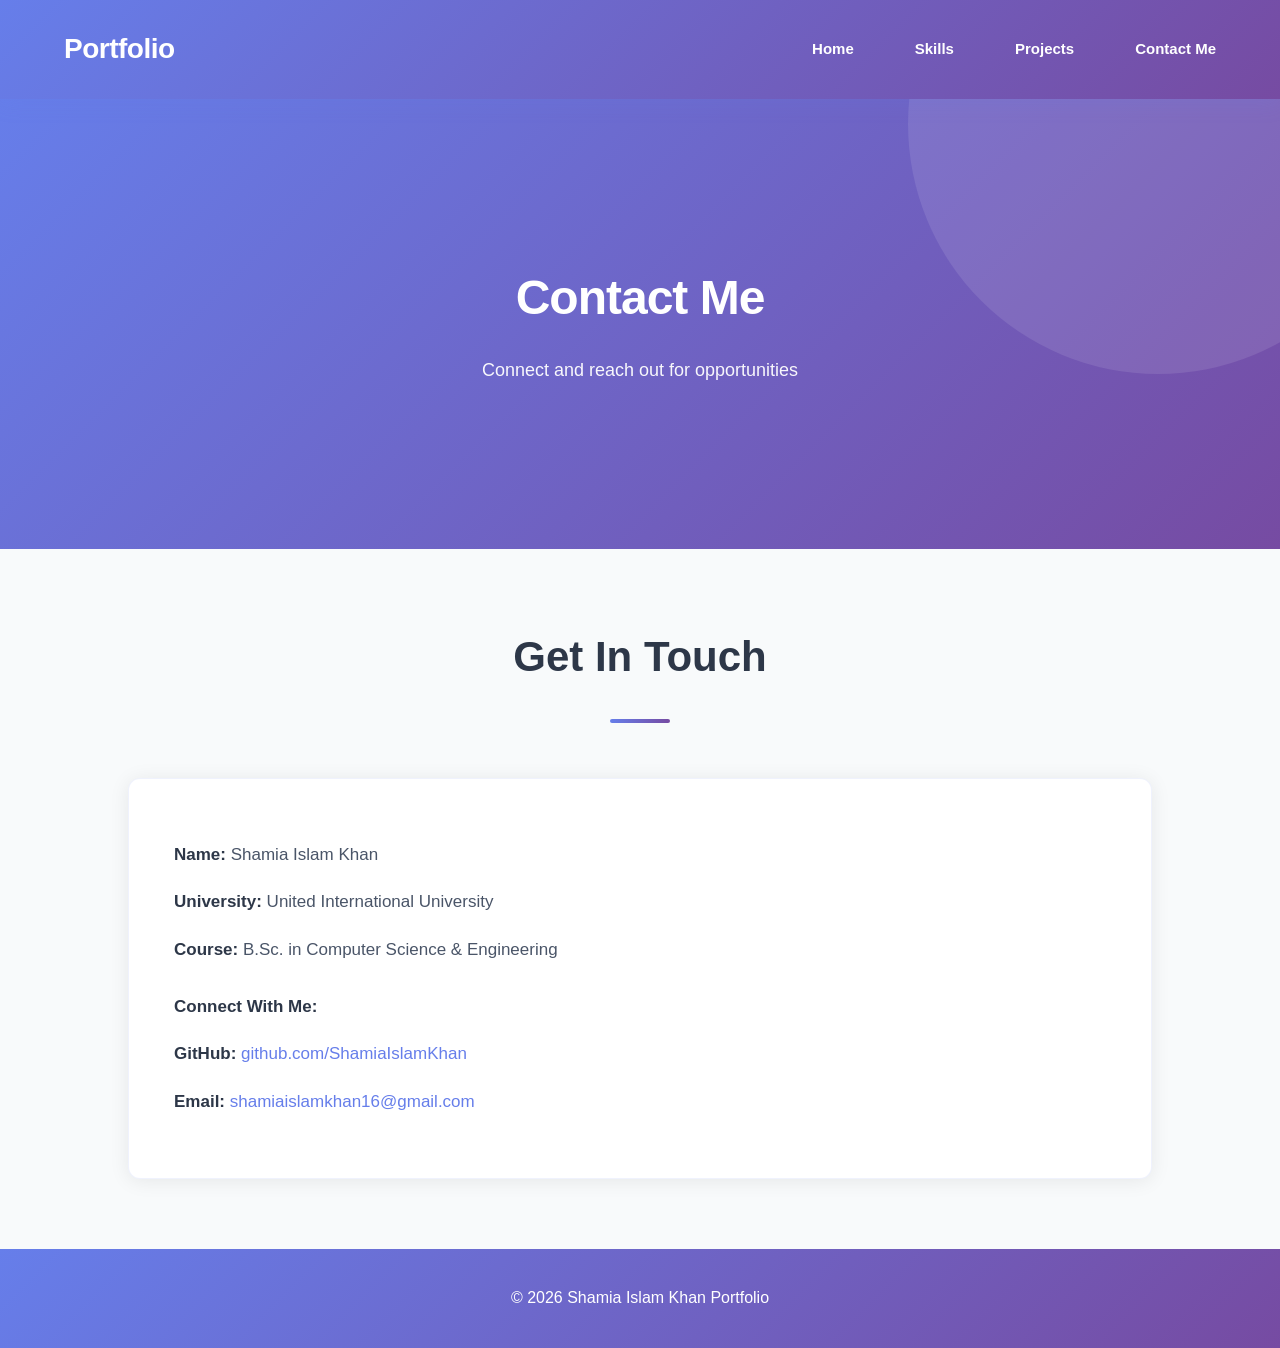
==== contact.html @ b0c45d91 "add portfolio" ====
<!DOCTYPE html>
<html lang="en">
<head>
    <meta charset="UTF-8">
    <meta name="viewport" content="width=device-width, initial-scale=1.0">
    <title>Contact Me | Shamia Islam Khan Portfolio</title>
    <link rel="stylesheet" href="style.css">
</head>
<body>

<header>
    <nav>
        <div class="logo">Portfolio</div>

        <ul>
            <li><a href="index.html">Home</a></li>
            <li><a href="skills.html">Skills</a></li>
            <li><a href="projects.html">Projects</a></li>
            <li><a href="contact.html">Contact Me</a></li>
        </ul>
    </nav>
</header>

<section class="hero" id="contact">
    <div style="position:relative; z-index:1;">
        <h1>Contact Me</h1>
        <p>Connect and reach out for opportunities</p>
    </div>
</section>

<section>
    <h2>Get In Touch</h2>
    <div class="card">
        <p><strong>Name:</strong> Shamia Islam Khan</p>
        <p><strong>University:</strong> United International University</p>
        <p><strong>Course:</strong> B.Sc. in Computer Science & Engineering</p>
        <p style="margin-top:25px;"><strong>Connect With Me:</strong></p>
        <p><strong>GitHub:</strong> <a href="https://github.com/ShamiaIslamKhan" target="_blank">github.com/ShamiaIslamKhan</a></p>
        <p><strong>Email:</strong> <a href="mailto:your_email@example.com">shamiaislamkhan16@gmail.com</a></p>
    </div>
</section>

<footer>
    <p>© 2026 Shamia Islam Khan Portfolio</p>
</footer>

<script src="script.js"></script>
</body>
</html>
---- style.css ----
﻿*{
    margin:0;
    padding:0;
    box-sizing:border-box;
}

body{
    background:#f8fafb;
    color:#2d3748;
    line-height:1.8;
    font-family:'Segoe UI', Tahoma, Geneva, Verdana, sans-serif;
}

header{
    background:linear-gradient(135deg, #667eea 0%, #764ba2 100%);
    position:sticky;
    top:0;
    z-index:1000;
    box-shadow:0 4px 20px rgba(102, 126, 234, 0.15);
    transition:all 0.3s ease;
}

nav{
    width:90%;
    margin:auto;
    display:flex;
    justify-content:space-between;
    align-items:center;
    padding:18px 0;
}

.logo{
    color:white;
    font-size:28px;
    font-weight:700;
    letter-spacing:-0.5px;
}

nav ul{
    list-style:none;
    display:flex;
    gap:40px;
}

nav ul li{
    position:relative;
}

nav ul li a{
    color:white;
    text-decoration:none;
    font-weight:600;
    font-size:15px;
    transition:all 0.3s ease;
    position:relative;
}

nav ul li a::after{
    content:'';
    position:absolute;
    bottom:-5px;
    left:0;
    width:0;
    height:2px;
    background:white;
    transition:width 0.3s ease;
}

nav ul li a:hover::after{
    width:100%;
}

.hero{
    min-height:50vh;
    background:linear-gradient(135deg, #667eea 0%, #764ba2 100%);
    color:white;
    display:flex;
    flex-direction:column;
    justify-content:center;
    align-items:center;
    text-align:center;
    position:relative;
    overflow:hidden;
    padding:60px 20px;
}

.hero::before{
    content:'';
    position:absolute;
    top:-50%;
    right:-10%;
    width:500px;
    height:500px;
    background:rgba(255,255,255,0.1);
    border-radius:50%;
}

.hero img{
    width:160px;
    height:160px;
    border-radius:50%;
    border:6px solid white;
    margin-bottom:25px;
    box-shadow:0 20px 50px rgba(0,0,0,0.3);
    transition:transform 0.3s ease;
    position:relative;
    z-index:1;
}

.hero img:hover{
    transform:scale(1.05);
}

.hero h1{
    font-size:48px;
    font-weight:700;
    margin-bottom:12px;
    position:relative;
    z-index:1;
    letter-spacing:-1px;
}

.hero p{
    font-size:18px;
    margin:6px 0;
    position:relative;
    z-index:1;
    opacity:0.95;
    font-weight:300;
}

.btn{
    display:inline-block;
    background:white;
    color:#667eea;
    padding:14px 35px;
    margin:15px;
    text-decoration:none;
    border-radius:8px;
    font-weight:600;
    font-size:15px;
    transition:all 0.3s ease;
    box-shadow:0 4px 15px rgba(102, 126, 234, 0.3);
    cursor:pointer;
}

.btn:hover{
    transform:translateY(-2px);
    box-shadow:0 8px 25px rgba(102, 126, 234, 0.4);
    background:rgba(255,255,255,0.95);
}

.btn:active{
    transform:translateY(0);
}

section{
    padding:70px 10%;
}

h2{
    text-align:center;
    margin-bottom:55px;
    color:#2d3748;
    font-size:42px;
    font-weight:700;
    position:relative;
}

h2::after{
    content:'';
    display:block;
    width:60px;
    height:4px;
    background:linear-gradient(90deg, #667eea, #764ba2);
    margin:25px auto 0;
    border-radius:2px;
}

.card{
    background:white;
    padding:45px;
    border-radius:12px;
    box-shadow:0 2px 20px rgba(0,0,0,0.08);
    transition:all 0.3s ease;
    border:1px solid rgba(102, 126, 234, 0.1);
}

.card:hover{
    transform:translateY(-5px);
    box-shadow:0 10px 40px rgba(102, 126, 234, 0.15);
}

.card p{
    font-size:17px;
    margin:15px 0;
    color:#4a5568;
    line-height:1.9;
}

.skills-list{
    display:flex;
    justify-content:center;
    flex-wrap:wrap;
    gap:20px;
}

.skill{
    background:linear-gradient(135deg, #667eea 0%, #764ba2 100%);
    color:white;
    padding:16px 32px;
    border-radius:25px;
    font-weight:600;
    font-size:16px;
    transition:all 0.3s ease;
    box-shadow:0 4px 15px rgba(102, 126, 234, 0.3);
    cursor:default;
}

.skill:hover{
    transform:translateY(-3px);
    box-shadow:0 8px 25px rgba(102, 126, 234, 0.4);
}

table{
    width:100%;
    border-collapse:collapse;
    margin-top:20px;
}

table thead{
    background:linear-gradient(135deg, #667eea 0%, #764ba2 100%);
}

table th{
    color:white;
    padding:18px;
    text-align:left;
    font-weight:600;
    font-size:16px;
}

table td{
    padding:18px;
    border-bottom:1px solid #e2e8f0;
    color:#4a5568;
    font-size:16px;
}

table tbody tr{
    transition:background 0.2s ease;
}

table tbody tr:hover{
    background:#f7fafc;
}

table tbody tr:last-child td{
    border-bottom:none;
}

footer{
    background:linear-gradient(135deg, #667eea 0%, #764ba2 100%);
    color:white;
    text-align:center;
    padding:35px;
    font-weight:500;
    font-size:16px;
}

h3{
    color:#2d3748;
    margin:35px 0 20px;
    font-size:28px;
    font-weight:700;
}

ul{
    list-style:none;
}

ul li{
    padding:16px 0;
    color:#4a5568;
    transition:color 0.2s ease;
    border-left:3px solid transparent;
    padding-left:18px;
    margin-left:0;
    font-size:17px;
}

ul li:hover{
    color:#667eea;
    border-left-color:#667eea;
}

a{
    color:#667eea;
    text-decoration:none;
    transition:all 0.3s ease;
}

a:hover{
    color:#764ba2;
    text-decoration:underline;
}

p strong{
    color:#2d3748;
    font-weight:700;
}

@media(max-width:768px){
    nav{
        flex-direction:column;
        gap:20px;
    }

    nav ul{
        flex-wrap:wrap;
        justify-content:center;
        gap:15px;
    }

    .hero{
        min-height:auto;
        padding:50px 20px;
    }

    .hero h1{
        font-size:36px;
    }

    .hero p{
        font-size:16px;
    }

    .hero img{
        width:140px;
        height:140px;
        margin-bottom:20px;
    }

    section{
        padding:60px 5%;
    }

    h2{
        font-size:32px;
        margin-bottom:40px;
    }

    .card{
        padding:30px;
    }

    .card p{
        font-size:16px;
    }

    .btn{
        padding:12px 25px;
        margin:10px 5px;
        font-size:14px;
    }

    .skills-list{
        gap:12px;
    }

    .skill{
        padding:12px 20px;
        font-size:14px;
    }

    table th, table td{
        padding:14px;
        font-size:14px;
    }

    h3{
        font-size:22px;
        margin:25px 0 15px;
    }

    ul li{
        padding:12px 0;
        padding-left:15px;
        font-size:15px;
    }
}
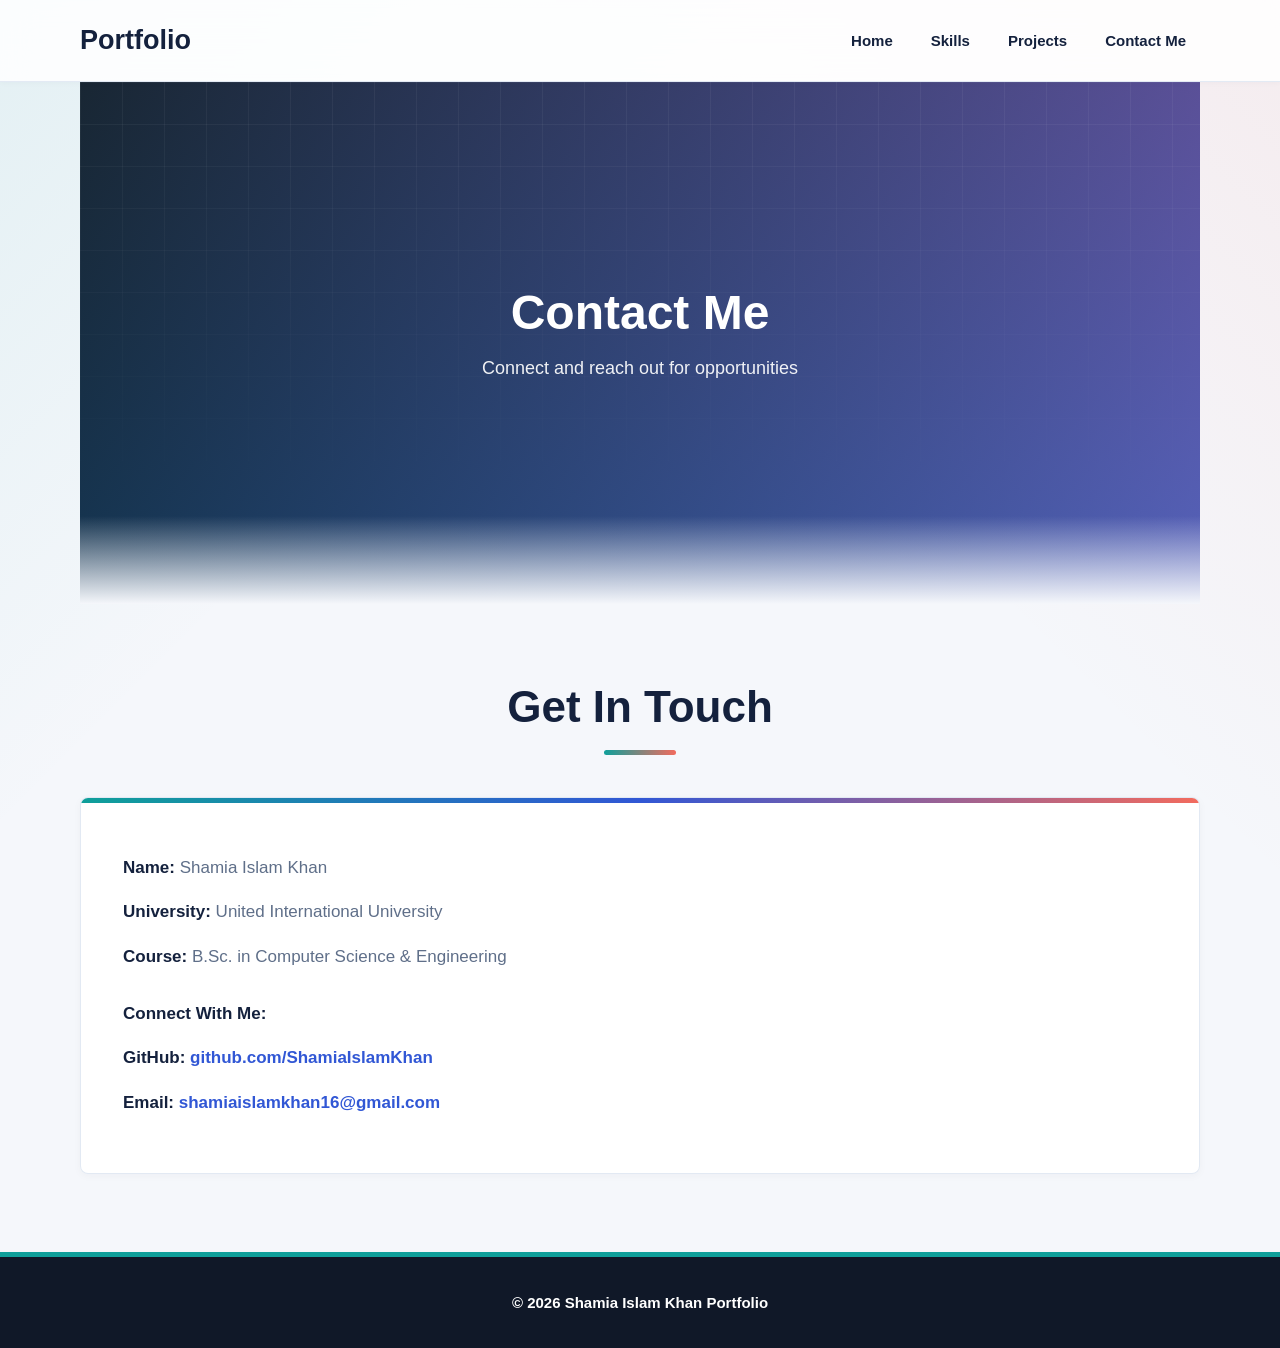
==== commit 181943d8: "add new files" ====
--- a/contact.html
+++ b/contact.html
@@ -41,7 +41,7 @@
 </section>
 
 <footer>
-    <p>© 2026 Shamia Islam Khan Portfolio</p>
+    <p>&copy; 2026 Shamia Islam Khan Portfolio</p>
 </footer>
 
 <script src="script.js"></script>
--- a/style.css
+++ b/style.css
@@ -4,42 +4,63 @@
     box-sizing:border-box;
 }
 
+:root{
+    --ink:#14213d;
+    --muted:#5f6f89;
+    --paper:#ffffff;
+    --soft:#f5f7fb;
+    --line:#dfe7f2;
+    --teal:#0f9f9a;
+    --coral:#f26b5e;
+    --blue:#3157d5;
+    --navy:#101828;
+    --shadow:0 2px 8px rgba(20,33,61,0.035);
+}
+
+html{
+    scroll-behavior:smooth;
+}
+
 body{
-    background:#f8fafb;
-    color:#2d3748;
+    background:
+        linear-gradient(135deg, rgba(15,159,154,0.08), transparent 32%),
+        linear-gradient(225deg, rgba(242,107,94,0.08), transparent 34%),
+        var(--soft);
+    color:var(--ink);
     line-height:1.8;
     font-family:'Segoe UI', Tahoma, Geneva, Verdana, sans-serif;
 }
 
 header{
-    background:linear-gradient(135deg, #667eea 0%, #764ba2 100%);
+    background:rgba(255,255,255,0.86);
     position:sticky;
     top:0;
     z-index:1000;
-    box-shadow:0 4px 20px rgba(102, 126, 234, 0.15);
-    transition:all 0.3s ease;
+    box-shadow:0 1px 6px rgba(20,33,61,0.03);
+    backdrop-filter:blur(16px);
+    border-bottom:1px solid rgba(223,231,242,0.85);
 }
 
 nav{
-    width:90%;
+    width:min(1120px, 90%);
     margin:auto;
     display:flex;
     justify-content:space-between;
     align-items:center;
-    padding:18px 0;
+    padding:16px 0;
 }
 
 .logo{
-    color:white;
-    font-size:28px;
-    font-weight:700;
-    letter-spacing:-0.5px;
+    color:var(--ink);
+    font-size:27px;
+    font-weight:800;
+    letter-spacing:0;
 }
 
 nav ul{
     list-style:none;
     display:flex;
-    gap:40px;
+    gap:10px;
 }
 
 nav ul li{
@@ -47,32 +68,27 @@
 }
 
 nav ul li a{
-    color:white;
+    color:var(--ink);
     text-decoration:none;
-    font-weight:600;
+    font-weight:700;
     font-size:15px;
-    transition:all 0.3s ease;
-    position:relative;
-}
-
-nav ul li a::after{
-    content:'';
-    position:absolute;
-    bottom:-5px;
-    left:0;
-    width:0;
-    height:2px;
-    background:white;
-    transition:width 0.3s ease;
-}
-
-nav ul li a:hover::after{
-    width:100%;
+    transition:all 0.25s ease;
+    position:relative;
+    display:inline-flex;
+    align-items:center;
+    min-height:40px;
+    padding:8px 14px;
+    border-radius:8px;
+}
+
+nav ul li a:hover{
+    color:var(--blue);
+    background:#eef4ff;
+    text-decoration:none;
 }
 
 .hero{
-    min-height:50vh;
-    background:linear-gradient(135deg, #667eea 0%, #764ba2 100%);
+    min-height:58vh;
     color:white;
     display:flex;
     flex-direction:column;
@@ -81,73 +97,98 @@
     text-align:center;
     position:relative;
     overflow:hidden;
-    padding:60px 20px;
+    padding:78px 20px 86px;
+    background:
+        linear-gradient(120deg, rgba(16,24,40,0.88), rgba(49,87,213,0.72)),
+        linear-gradient(45deg, var(--teal), var(--coral));
 }
 
 .hero::before{
     content:'';
     position:absolute;
-    top:-50%;
-    right:-10%;
-    width:500px;
-    height:500px;
-    background:rgba(255,255,255,0.1);
+    inset:0;
+    background-image:
+        linear-gradient(rgba(255,255,255,0.08) 1px, transparent 1px),
+        linear-gradient(90deg, rgba(255,255,255,0.08) 1px, transparent 1px);
+    background-size:42px 42px;
+    mask-image:linear-gradient(to bottom, rgba(0,0,0,0.65), transparent 82%);
+}
+
+.hero::after{
+    content:'';
+    position:absolute;
+    inset:auto 0 0;
+    height:88px;
+    background:linear-gradient(to bottom, transparent, var(--soft));
+}
+
+.hero img{
+    width:168px;
+    height:168px;
     border-radius:50%;
-}
-
-.hero img{
-    width:160px;
-    height:160px;
-    border-radius:50%;
-    border:6px solid white;
-    margin-bottom:25px;
-    box-shadow:0 20px 50px rgba(0,0,0,0.3);
-    transition:transform 0.3s ease;
+    border:6px solid rgba(255,255,255,0.92);
+    margin-bottom:24px;
+    box-shadow:0 4px 10px rgba(0,0,0,0.1);
+    transition:transform 0.3s ease, box-shadow 0.3s ease;
     position:relative;
     z-index:1;
+    object-fit:cover;
 }
 
 .hero img:hover{
-    transform:scale(1.05);
+    transform:translateY(-4px) scale(1.03);
+    box-shadow:0 6px 14px rgba(0,0,0,0.11);
 }
 
 .hero h1{
-    font-size:48px;
-    font-weight:700;
-    margin-bottom:12px;
+    font-size:clamp(30px, 4.6vw, 48px);
+    line-height:1.05;
+    font-weight:800;
+    margin-bottom:14px;
     position:relative;
     z-index:1;
-    letter-spacing:-1px;
+    letter-spacing:0;
 }
 
 .hero p{
     font-size:18px;
-    margin:6px 0;
+    margin:5px 0;
     position:relative;
     z-index:1;
-    opacity:0.95;
-    font-weight:300;
+    opacity:0.92;
+    font-weight:500;
+}
+
+.hero div{
+    position:relative;
+    z-index:1;
 }
 
 .btn{
-    display:inline-block;
-    background:white;
-    color:#667eea;
-    padding:14px 35px;
-    margin:15px;
+    display:inline-flex;
+    align-items:center;
+    justify-content:center;
+    min-height:48px;
+    background:var(--paper);
+    color:var(--blue);
+    padding:12px 28px;
+    margin:22px 8px 0;
     text-decoration:none;
     border-radius:8px;
-    font-weight:600;
+    font-weight:800;
     font-size:15px;
-    transition:all 0.3s ease;
-    box-shadow:0 4px 15px rgba(102, 126, 234, 0.3);
+    transition:all 0.25s ease;
+    box-shadow:0 1px 3px rgba(16,24,40,0.035);
     cursor:pointer;
+    border:1px solid rgba(255,255,255,0.7);
 }
 
 .btn:hover{
-    transform:translateY(-2px);
-    box-shadow:0 8px 25px rgba(102, 126, 234, 0.4);
-    background:rgba(255,255,255,0.95);
+    transform:translateY(-3px);
+    box-shadow:0 2px 5px rgba(16,24,40,0.045);
+    color:var(--teal);
+    background:#ffffff;
+    text-decoration:none;
 }
 
 .btn:active{
@@ -155,46 +196,64 @@
 }
 
 section{
-    padding:70px 10%;
+    width:min(1120px, 90%);
+    margin:auto;
+    padding:78px 0;
+}
+
+section:nth-of-type(even){
+    position:relative;
 }
 
 h2{
     text-align:center;
-    margin-bottom:55px;
-    color:#2d3748;
-    font-size:42px;
-    font-weight:700;
+    margin-bottom:42px;
+    color:var(--ink);
+    font-size:clamp(30px, 5vw, 44px);
+    line-height:1.15;
+    font-weight:800;
     position:relative;
 }
 
 h2::after{
     content:'';
     display:block;
-    width:60px;
-    height:4px;
-    background:linear-gradient(90deg, #667eea, #764ba2);
-    margin:25px auto 0;
-    border-radius:2px;
+    width:72px;
+    height:5px;
+    background:linear-gradient(90deg, var(--teal), var(--coral));
+    margin:18px auto 0;
+    border-radius:999px;
 }
 
 .card{
-    background:white;
-    padding:45px;
-    border-radius:12px;
-    box-shadow:0 2px 20px rgba(0,0,0,0.08);
-    transition:all 0.3s ease;
-    border:1px solid rgba(102, 126, 234, 0.1);
+    background:rgba(255,255,255,0.92);
+    padding:42px;
+    border-radius:8px;
+    box-shadow:var(--shadow);
+    transition:transform 0.25s ease, box-shadow 0.25s ease, border-color 0.25s ease;
+    border:1px solid rgba(223,231,242,0.9);
+    position:relative;
+    overflow:hidden;
+}
+
+.card::before{
+    content:'';
+    position:absolute;
+    inset:0 0 auto;
+    height:5px;
+    background:linear-gradient(90deg, var(--teal), var(--blue), var(--coral));
 }
 
 .card:hover{
     transform:translateY(-5px);
-    box-shadow:0 10px 40px rgba(102, 126, 234, 0.15);
+    box-shadow:0 3px 10px rgba(20,33,61,0.04);
+    border-color:rgba(49,87,213,0.22);
 }
 
 .card p{
     font-size:17px;
-    margin:15px 0;
-    color:#4a5568;
+    margin:12px 0;
+    color:var(--muted);
     line-height:1.9;
 }
 
@@ -202,133 +261,145 @@
     display:flex;
     justify-content:center;
     flex-wrap:wrap;
-    gap:20px;
+    gap:14px;
 }
 
 .skill{
-    background:linear-gradient(135deg, #667eea 0%, #764ba2 100%);
-    color:white;
-    padding:16px 32px;
-    border-radius:25px;
-    font-weight:600;
+    background:#ffffff;
+    color:var(--ink);
+    padding:14px 22px;
+    border-radius:8px;
+    font-weight:800;
     font-size:16px;
-    transition:all 0.3s ease;
-    box-shadow:0 4px 15px rgba(102, 126, 234, 0.3);
+    transition:all 0.25s ease;
+    box-shadow:0 1px 5px rgba(20,33,61,0.03);
     cursor:default;
+    border:1px solid var(--line);
 }
 
 .skill:hover{
     transform:translateY(-3px);
-    box-shadow:0 8px 25px rgba(102, 126, 234, 0.4);
+    color:var(--blue);
+    border-color:rgba(49,87,213,0.28);
+    box-shadow:0 2px 7px rgba(20,33,61,0.035);
 }
 
 table{
     width:100%;
-    border-collapse:collapse;
-    margin-top:20px;
-}
-
-table thead{
-    background:linear-gradient(135deg, #667eea 0%, #764ba2 100%);
+    border-collapse:separate;
+    border-spacing:0;
+    margin-top:10px;
+    overflow:hidden;
+    border-radius:8px;
+    border:1px solid var(--line);
 }
 
 table th{
     color:white;
+    background:var(--navy);
     padding:18px;
     text-align:left;
-    font-weight:600;
+    font-weight:800;
     font-size:16px;
 }
 
 table td{
     padding:18px;
-    border-bottom:1px solid #e2e8f0;
-    color:#4a5568;
+    border-bottom:1px solid var(--line);
+    color:var(--muted);
     font-size:16px;
-}
-
-table tbody tr{
+    background:white;
+}
+
+table tr{
     transition:background 0.2s ease;
 }
 
-table tbody tr:hover{
-    background:#f7fafc;
-}
-
-table tbody tr:last-child td{
+table tr:hover td{
+    background:#f8fbff;
+}
+
+table tr:last-child td{
     border-bottom:none;
 }
 
 footer{
-    background:linear-gradient(135deg, #667eea 0%, #764ba2 100%);
+    background:var(--navy);
     color:white;
     text-align:center;
-    padding:35px;
-    font-weight:500;
-    font-size:16px;
+    padding:32px 20px;
+    font-weight:600;
+    font-size:15px;
+    border-top:5px solid var(--teal);
 }
 
 h3{
-    color:#2d3748;
-    margin:35px 0 20px;
+    color:var(--ink);
+    margin:24px 0 14px;
     font-size:28px;
-    font-weight:700;
-}
-
-ul{
+    line-height:1.25;
+    font-weight:800;
+}
+
+section ul{
     list-style:none;
 }
 
-ul li{
-    padding:16px 0;
-    color:#4a5568;
-    transition:color 0.2s ease;
-    border-left:3px solid transparent;
-    padding-left:18px;
+section ul li{
+    padding:13px 0 13px 18px;
+    color:var(--muted);
+    transition:all 0.2s ease;
+    border-left:3px solid var(--line);
     margin-left:0;
     font-size:17px;
 }
 
-ul li:hover{
-    color:#667eea;
-    border-left-color:#667eea;
+section ul li:hover{
+    color:var(--blue);
+    border-left-color:var(--coral);
+    background:linear-gradient(90deg, rgba(242,107,94,0.08), transparent);
 }
 
 a{
-    color:#667eea;
+    color:var(--blue);
     text-decoration:none;
-    transition:all 0.3s ease;
+    transition:all 0.25s ease;
+    font-weight:700;
 }
 
 a:hover{
-    color:#764ba2;
+    color:var(--teal);
     text-decoration:underline;
 }
 
 p strong{
-    color:#2d3748;
-    font-weight:700;
+    color:var(--ink);
+    font-weight:800;
 }
 
 @media(max-width:768px){
     nav{
         flex-direction:column;
-        gap:20px;
+        gap:14px;
+        width:min(94%, 1120px);
+        padding:14px 0;
     }
 
     nav ul{
         flex-wrap:wrap;
         justify-content:center;
-        gap:15px;
+        gap:8px;
+    }
+
+    nav ul li a{
+        min-height:36px;
+        padding:7px 10px;
+        font-size:14px;
     }
 
     .hero{
         min-height:auto;
-        padding:50px 20px;
-    }
-
-    .hero h1{
-        font-size:36px;
+        padding:56px 18px 72px;
     }
 
     .hero p{
@@ -336,22 +407,22 @@
     }
 
     .hero img{
-        width:140px;
-        height:140px;
-        margin-bottom:20px;
+        width:138px;
+        height:138px;
+        margin-bottom:18px;
     }
 
     section{
-        padding:60px 5%;
+        width:90%;
+        padding:58px 0;
     }
 
     h2{
-        font-size:32px;
-        margin-bottom:40px;
+        margin-bottom:32px;
     }
 
     .card{
-        padding:30px;
+        padding:30px 22px;
     }
 
     .card p{
@@ -359,33 +430,41 @@
     }
 
     .btn{
-        padding:12px 25px;
-        margin:10px 5px;
+        width:100%;
+        max-width:260px;
+        padding:12px 18px;
+        margin:14px 5px 0;
         font-size:14px;
     }
 
     .skills-list{
-        gap:12px;
+        gap:10px;
     }
 
     .skill{
-        padding:12px 20px;
+        padding:12px 16px;
         font-size:14px;
     }
 
-    table th, table td{
+    table{
+        display:block;
+        overflow-x:auto;
+        white-space:nowrap;
+    }
+
+    table th,
+    table td{
         padding:14px;
         font-size:14px;
     }
 
     h3{
         font-size:22px;
-        margin:25px 0 15px;
-    }
-
-    ul li{
-        padding:12px 0;
-        padding-left:15px;
+        margin:20px 0 12px;
+    }
+
+    section ul li{
+        padding:11px 0 11px 14px;
         font-size:15px;
     }
 }
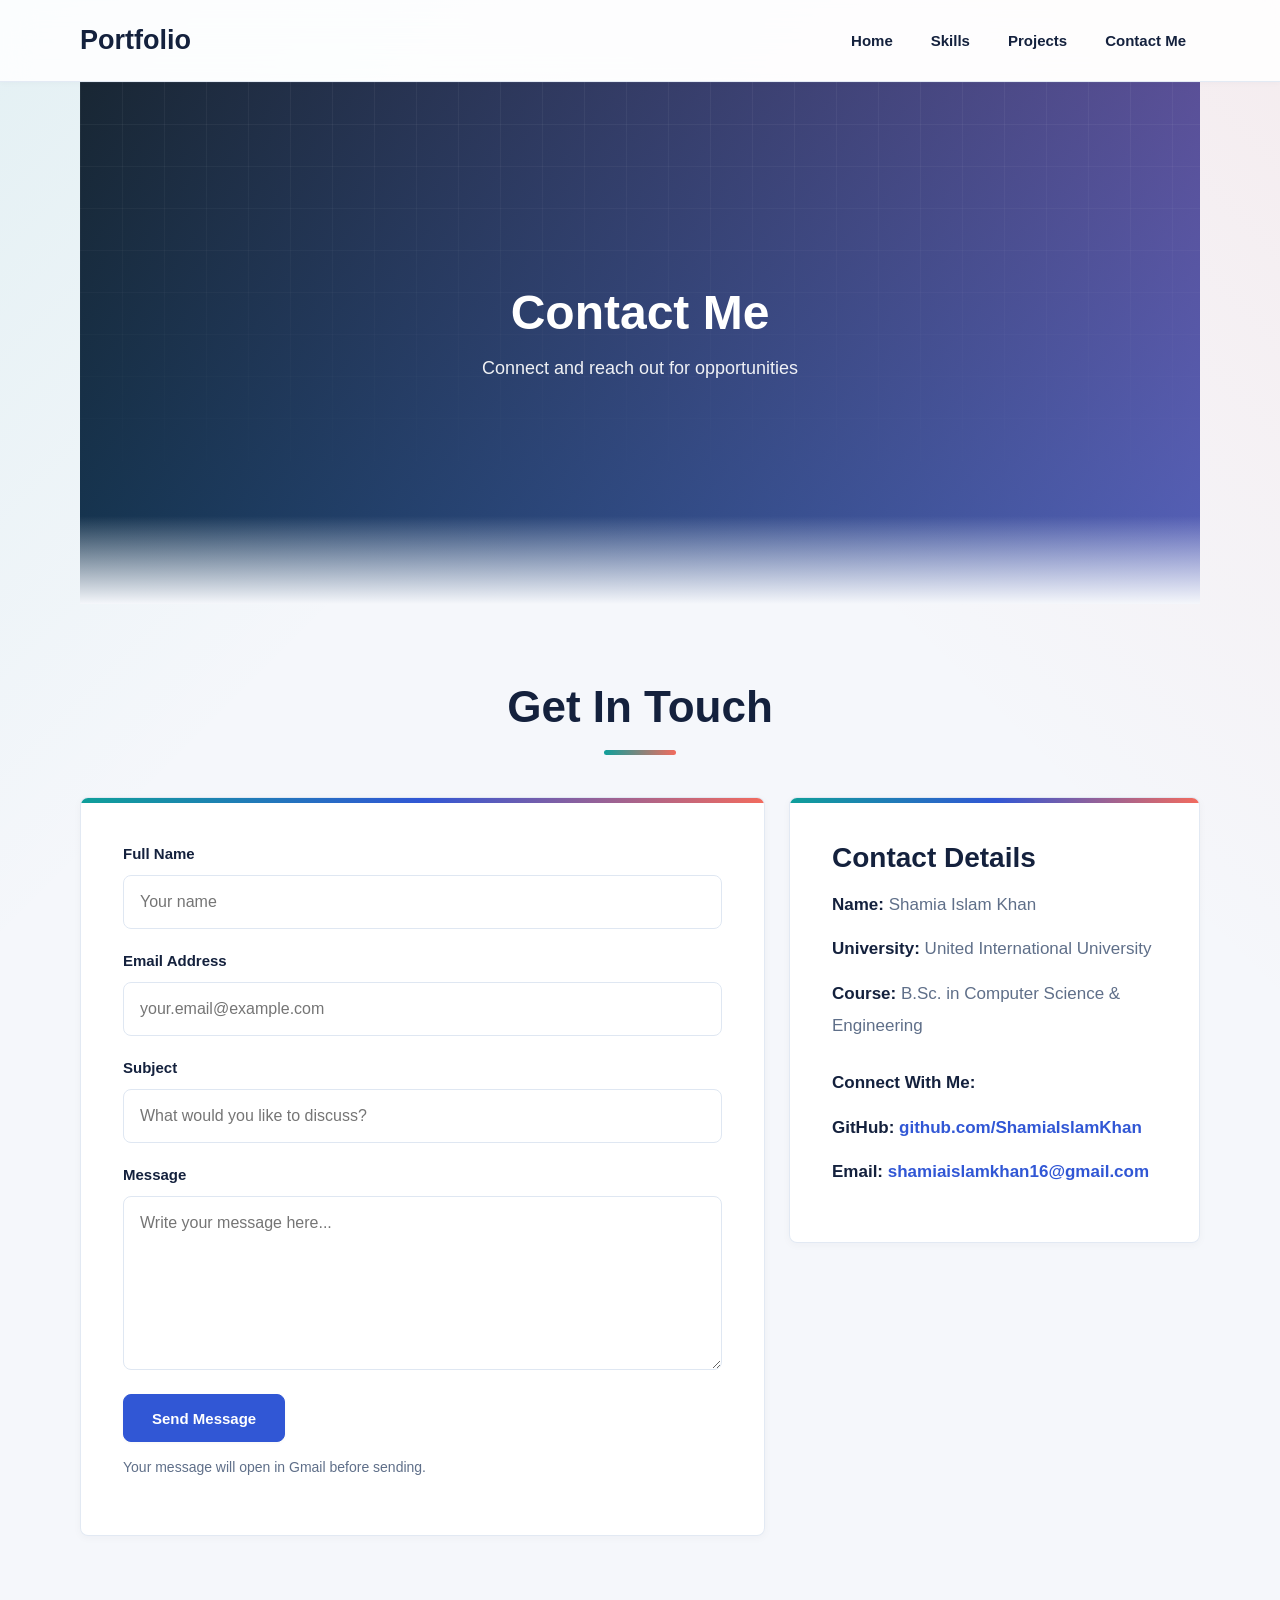
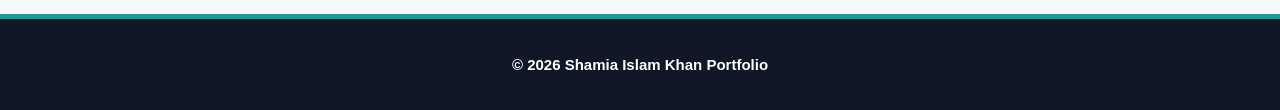
==== commit 4db1548d: "added changes" ====
--- a/contact.html
+++ b/contact.html
@@ -30,13 +30,33 @@
 
 <section>
     <h2>Get In Touch</h2>
-    <div class="card">
-        <p><strong>Name:</strong> Shamia Islam Khan</p>
-        <p><strong>University:</strong> United International University</p>
-        <p><strong>Course:</strong> B.Sc. in Computer Science & Engineering</p>
-        <p style="margin-top:25px;"><strong>Connect With Me:</strong></p>
-        <p><strong>GitHub:</strong> <a href="https://github.com/ShamiaIslamKhan" target="_blank">github.com/ShamiaIslamKhan</a></p>
-        <p><strong>Email:</strong> <a href="mailto:your_email@example.com">shamiaislamkhan16@gmail.com</a></p>
+    <div class="contact-layout">
+        <form class="card contact-form" id="contactForm">
+            <label for="name">Full Name</label>
+            <input type="text" id="name" name="name" placeholder="Your name" required>
+
+            <label for="email">Email Address</label>
+            <input type="email" id="email" name="email" placeholder="your.email@example.com" required>
+
+            <label for="subject">Subject</label>
+            <input type="text" id="subject" name="subject" placeholder="What would you like to discuss?" required>
+
+            <label for="message">Message</label>
+            <textarea id="message" name="message" rows="6" placeholder="Write your message here..." required></textarea>
+
+            <button type="submit" class="btn form-btn">Send Message</button>
+            <p class="form-note">Your message will open in Gmail before sending.</p>
+        </form>
+
+        <div class="card contact-info">
+            <h3>Contact Details</h3>
+            <p><strong>Name:</strong> Shamia Islam Khan</p>
+            <p><strong>University:</strong> United International University</p>
+            <p><strong>Course:</strong> B.Sc. in Computer Science & Engineering</p>
+            <p style="margin-top:25px;"><strong>Connect With Me:</strong></p>
+            <p><strong>GitHub:</strong> <a href="https://github.com/ShamiaIslamKhan" target="_blank">github.com/ShamiaIslamKhan</a></p>
+            <p><strong>Email:</strong> <a href="mailto:shamiaislamkhan16@gmail.com">shamiaislamkhan16@gmail.com</a></p>
+        </div>
     </div>
 </section>
 
--- a/style.css
+++ b/style.css
@@ -377,6 +377,77 @@
     font-weight:800;
 }
 
+.contact-layout{
+    display:grid;
+    grid-template-columns:minmax(0, 1.25fr) minmax(280px, 0.75fr);
+    gap:24px;
+    align-items:start;
+}
+
+.contact-form{
+    display:flex;
+    flex-direction:column;
+}
+
+.contact-form label{
+    color:var(--ink);
+    font-weight:800;
+    margin:18px 0 8px;
+    font-size:15px;
+}
+
+.contact-form label:first-child{
+    margin-top:0;
+}
+
+.contact-form input,
+.contact-form textarea{
+    width:100%;
+    border:1px solid var(--line);
+    border-radius:8px;
+    padding:14px 16px;
+    color:var(--ink);
+    background:#ffffff;
+    font:inherit;
+    line-height:1.5;
+    transition:border-color 0.2s ease, box-shadow 0.2s ease;
+}
+
+.contact-form textarea{
+    resize:vertical;
+    min-height:150px;
+}
+
+.contact-form input:focus,
+.contact-form textarea:focus{
+    outline:none;
+    border-color:var(--blue);
+    box-shadow:0 0 0 4px rgba(49,87,213,0.12);
+}
+
+.form-btn{
+    align-self:flex-start;
+    margin:24px 0 0;
+    background:var(--blue);
+    color:white;
+    border-color:var(--blue);
+}
+
+.form-btn:hover{
+    color:white;
+    background:var(--teal);
+    border-color:var(--teal);
+}
+
+.contact-form .form-note{
+    font-size:14px;
+    margin-top:12px;
+}
+
+.contact-info h3{
+    margin-top:0;
+}
+
 @media(max-width:768px){
     nav{
         flex-direction:column;
@@ -467,4 +538,13 @@
         padding:11px 0 11px 14px;
         font-size:15px;
     }
-}
+
+    .contact-layout{
+        grid-template-columns:1fr;
+    }
+
+    .form-btn{
+        width:100%;
+        max-width:none;
+    }
+}
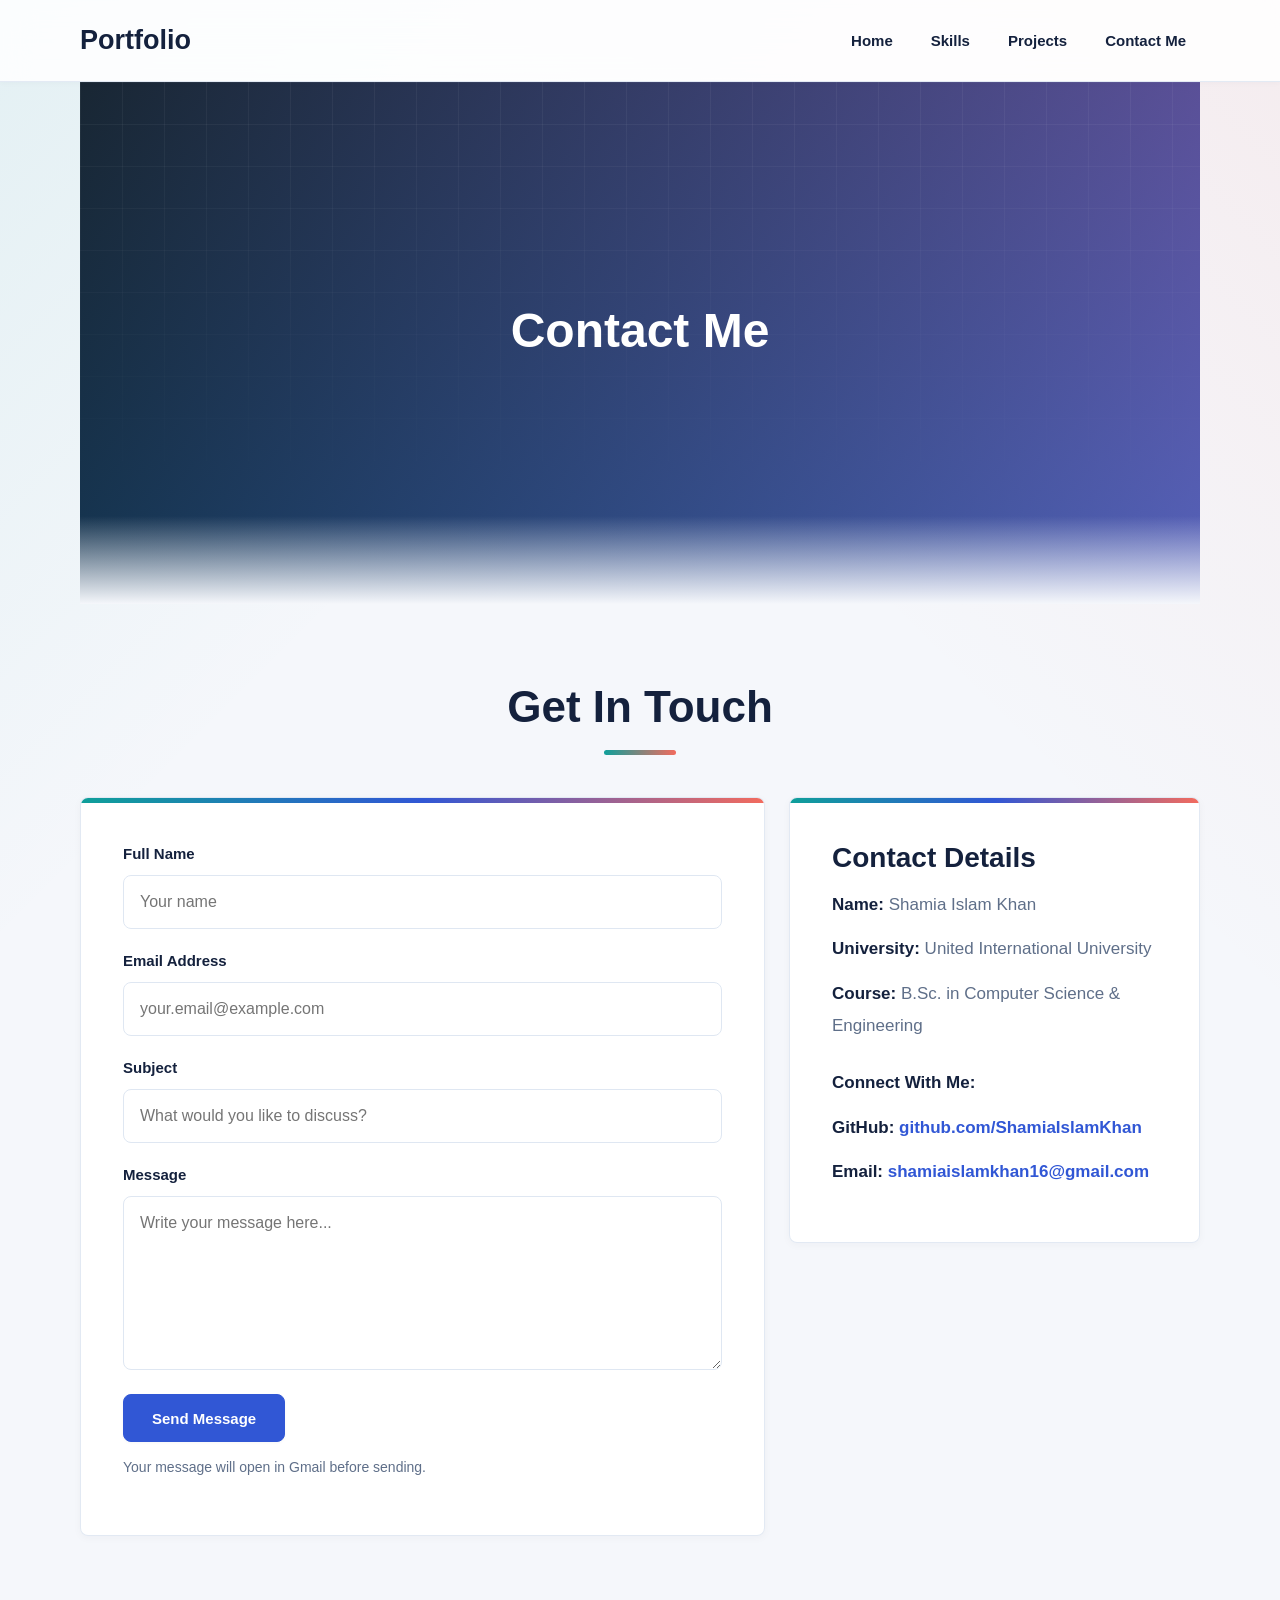
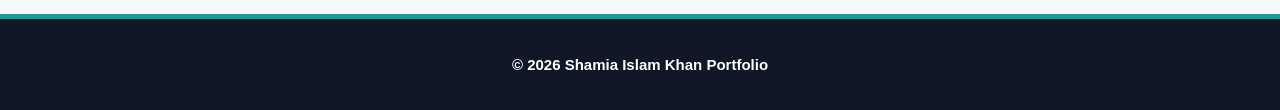
==== commit 38a08214: "files" ====
--- a/contact.html
+++ b/contact.html
@@ -4,7 +4,7 @@
     <meta charset="UTF-8">
     <meta name="viewport" content="width=device-width, initial-scale=1.0">
     <title>Contact Me | Shamia Islam Khan Portfolio</title>
-    <link rel="stylesheet" href="style.css">
+    <link rel="stylesheet" href="style.css?v=2">
 </head>
 <body>
 
@@ -24,7 +24,7 @@
 <section class="hero" id="contact">
     <div style="position:relative; z-index:1;">
         <h1>Contact Me</h1>
-        <p>Connect and reach out for opportunities</p>
+       
     </div>
 </section>
 
